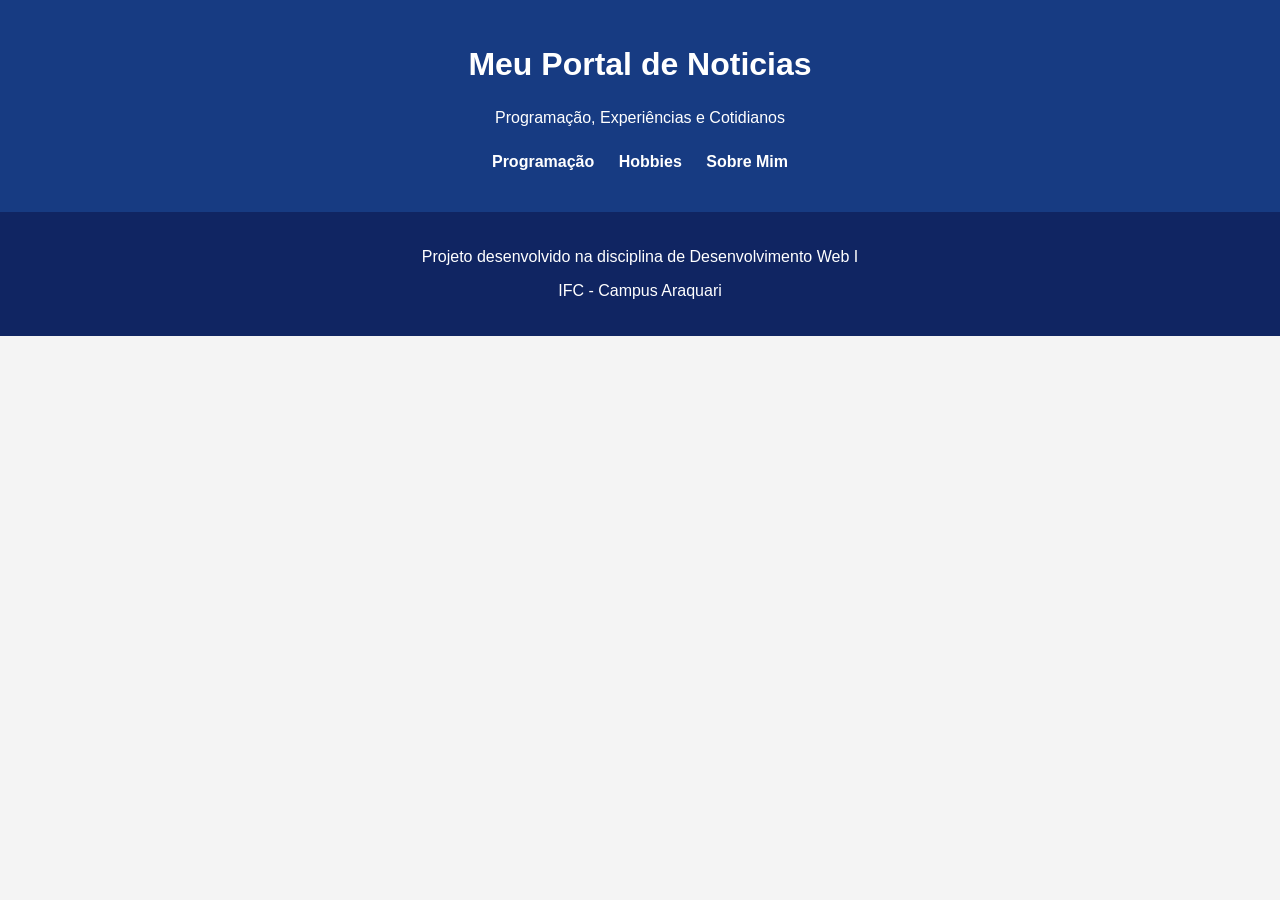
==== hobbies.html @ 7eb80e89 "feat:Adicionando a minha estrutura inicial do meu projeto" ====
<!DOCTYPE html>
<html lang="pt-br">
<head>
    <meta charset="UTF-8">
    <meta name="viewport" content="width=device-width, initial-scale=1.0">
    <title>Hobbies</title>
    <link rel="stylesheet" href="./css/global.css">
</head>
<body>
    <!-- <h1>Bobbies</h1>
    <h1>Sobre meus Hobbies</h1> -->

    <header>
        <h1>Meu Portal de Noticias</h1>
        <p>Programação, Experiências e Cotidianos</p>   
        <nav>
            <ul>
                <li><a href="index.html">Programação</a></li>
                <li><a href="hobbies.html">Hobbies</a></li>
                <li><a href="perfil.html">Sobre Mim</a></li>
            </ul>
        </nav>
    </header>

    <footer>

        <p>Projeto desenvolvido na disciplina de Desenvolvimento Web I</p>
        <p>IFC - Campus Araquari</p>

    </footer>
</body>
</html>
---- css/global.css ----
body {
    margin: 0;
    background-color: #f4f4f4;
    color: #333;
    font-family: Arial, Helvetica, sans-serif;
}

body > header {
    background-color: #173b82;
    color: #fff;
    text-align: center;
    padding: 25px;
}

body > header > h1{
    font-size: 2em;
    margin-bottom: 5px;
}

body > header >p {
    padding: 10px;
}
/*Criando estilo para o menu */

nav > ul {
    padding: 0%;
    list-style: none;

}

nav li {
    display: inline;
    margin: 10px;
}

nav a {
    color: #fff;
    text-decoration: none;
    font-weight: bold;
}

nav a:hover {
    text-decoration: underline;
    color: yellow
}

body > footer {
    background-color: #102562;
    color: #fff;
    padding: 20px;
    text-align: center;
}
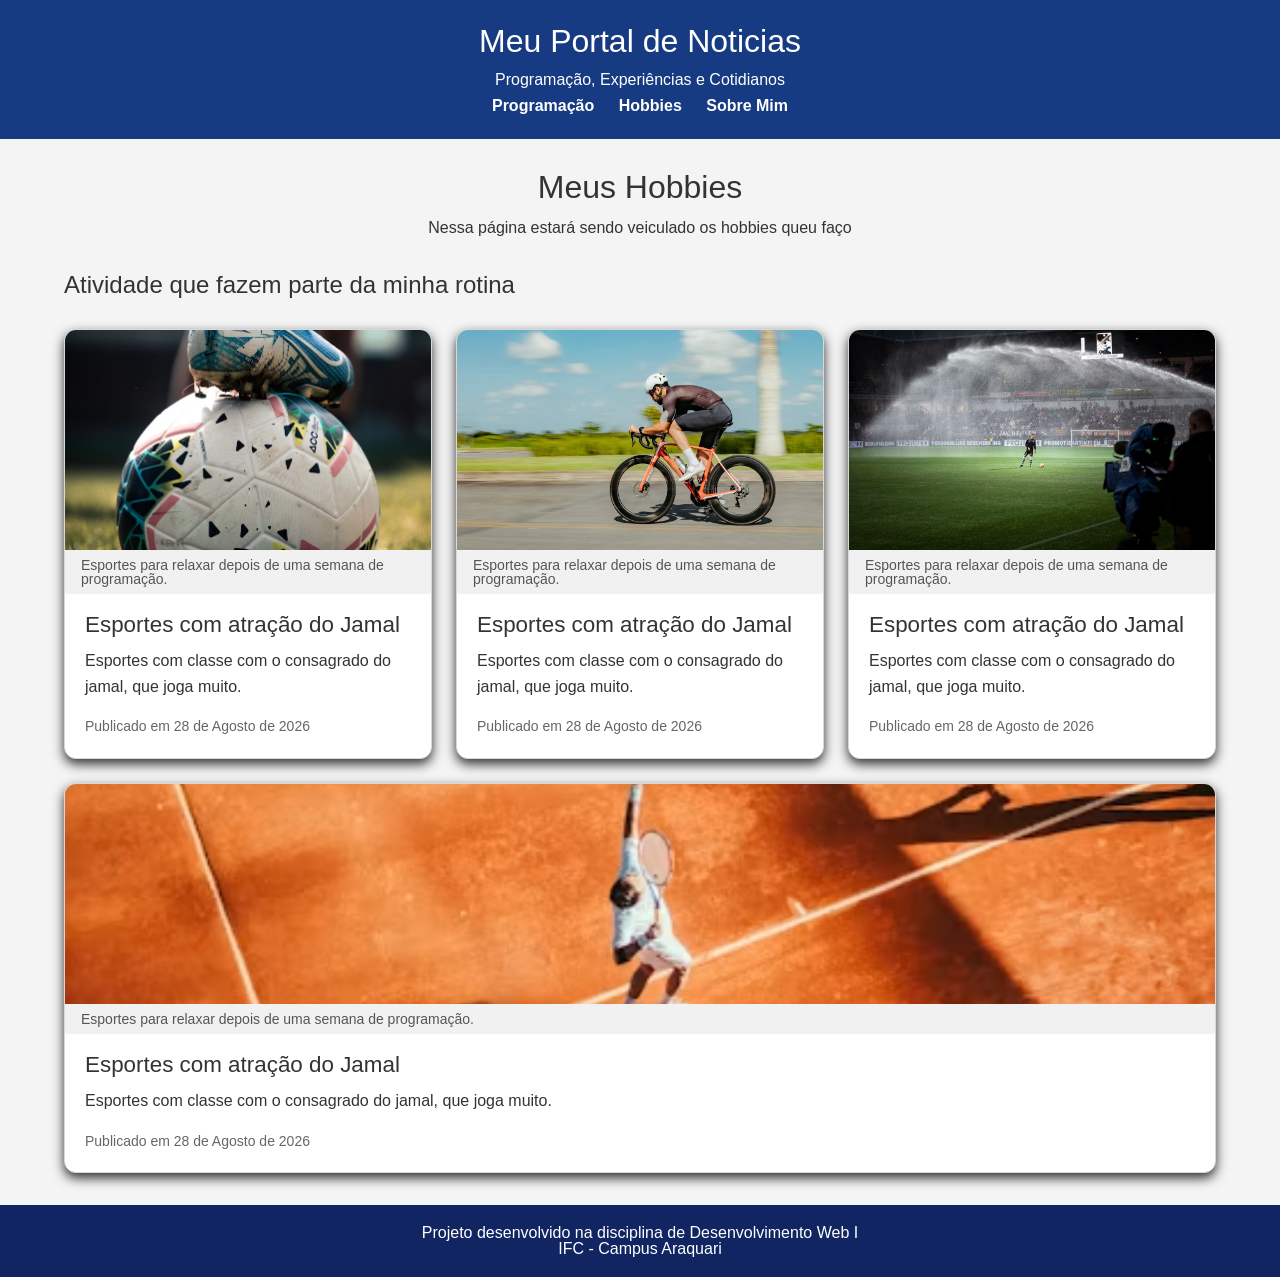
==== commit 01228a9f: "feat: added module hobbies with flexbox" ====
--- a/hobbies.html
+++ b/hobbies.html
@@ -4,7 +4,9 @@
     <meta charset="UTF-8">
     <meta name="viewport" content="width=device-width, initial-scale=1.0">
     <title>Hobbies</title>
+    <link rel="stylesheet" href= ./css/reset.css>
     <link rel="stylesheet" href="./css/global.css">
+    <link rel="stylesheet" href="./css/hobbies.css">
 </head>
 <body>
     <!-- <h1>Bobbies</h1>
@@ -22,6 +24,123 @@
         </nav>
     </header>
 
+    <!--Inicio do conteudo hobbies-->
+    <!--Responsavel por centralizar o conteudo no centro tela-->
+    <main class="container">
+        <section class="introducao-hobbies">
+            <h2>Meus Hobbies</h2>
+            <p>
+                Nessa página estará sendo veiculado os hobbies queu faço
+            </p>
+        </section>
+
+        <section class="galeria-hobbies">
+            <h2 class="titulo-galeria">
+                Atividade que fazem parte da minha rotina
+            </h2>
+            <article class="cartao-hobby">
+
+                <figure>
+                    <img src="./img/hobbies/futebol.avif" 
+                    alt="Esporte"
+                    >
+                    <figcaption>
+                        Esportes para relaxar depois de uma semana de programação.
+                    </figcaption>
+                </figure>
+
+                <div class="conteudo-cartao">
+                    <h3>Esportes com atração do Jamal</h3>
+                    <p>
+                        Esportes com classe com o consagrado do jamal, que joga muito.
+                    </p>
+                    <p class="data-publicacao">
+                        Publicado em 
+                        <time 
+                            datetime="2026-08-28">28 de Agosto de 2026
+                        </time>
+                    </p>
+                </div>
+            </article>
+
+            <article class="cartao-hobby">
+
+                <figure>
+                    <img src="./img/hobbies/bike.avif" 
+                    alt="Esporte"
+                    >
+                    <figcaption>
+                        Esportes para relaxar depois de uma semana de programação.
+                    </figcaption>
+                </figure>
+
+                <div class="conteudo-cartao">
+                    <h3>Esportes com atração do Jamal</h3>
+                    <p>
+                        Esportes com classe com o consagrado do jamal, que joga muito.
+                    </p>
+                    <p class="data-publicacao">
+                        Publicado em 
+                        <time 
+                            datetime="2026-08-28">28 de Agosto de 2026
+                        </time>
+                    </p>
+                </div>
+            </article>
+
+            <article class="cartao-hobby">
+
+                <figure>
+                    <img src="./img/hobbies/campo.avif" 
+                    alt="Esporte"
+                    >
+                    <figcaption>
+                        Esportes para relaxar depois de uma semana de programação.
+                    </figcaption>
+                </figure>
+
+                <div class="conteudo-cartao">
+                    <h3>Esportes com atração do Jamal</h3>
+                    <p>
+                        Esportes com classe com o consagrado do jamal, que joga muito.
+                    </p>
+                    <p class="data-publicacao">
+                        Publicado em 
+                        <time 
+                            datetime="2026-08-28">28 de Agosto de 2026
+                        </time>
+                    </p>
+                </div>
+            </article>
+
+            <article class="cartao-hobby">
+
+                <figure>
+                    <img src="./img/hobbies/tenis.avif" 
+                    alt="Esporte"
+                    >
+                    <figcaption>
+                        Esportes para relaxar depois de uma semana de programação.
+                    </figcaption>
+                </figure>
+
+                <div class="conteudo-cartao">
+                    <h3>Esportes com atração do Jamal</h3>
+                    <p>
+                        Esportes com classe com o consagrado do jamal, que joga muito.
+                    </p>
+                    <p class="data-publicacao">
+                        Publicado em 
+                        <time 
+                            datetime="2026-08-28">28 de Agosto de 2026
+                        </time>
+                    </p>
+                </div>
+            </article>
+        </section>
+    </main>
+
+    <!--Final do conteudo hobbies-->
     <footer>
 
         <p>Projeto desenvolvido na disciplina de Desenvolvimento Web I</p>
--- a/css/hobbies.css
+++ b/css/hobbies.css
@@ -0,0 +1,85 @@
+/**/
+
+* {
+    box-sizing: border-box;
+}
+
+.container {
+    width: 90%; /*Largura da minha janela*/ 
+    max-width: 1200px; /*Máximo de largura que suporta para exibir p conteudo*/
+    margin: 0 auto; /*centralizar o conteudo no meio da página*/
+    padding: 2rem 0; /*margens no interior na pagina*/
+}
+
+.introducao-hobbies {
+    margin-bottom: 2rem; /*margem interior*/
+    text-align: center;
+}
+
+.introducao-hobbies h2 {
+    margin-bottom: .75rem; /*Margem inferior*/
+    font-size: 2rem;
+}
+
+.introducao-hobbies p {
+    max-width:  700px;
+    margin: 0 auto;
+    line-height: 1.6;
+}
+
+/*todo conteudo do meu card*/
+.titulo-galeria {
+    flex-basis: 100%;
+    margin-bottom: .5rem;
+    font-size: 1.5rem;
+}
+
+.galeria-hobbies {
+    display: flex;
+    flex-wrap: wrap;
+    gap: 1.5rem;
+    align-items: stretch;
+}
+
+.cartao-hobby {
+    flex:  1 1 280px;
+    overflow: hidden;
+    border: 1px solid #d8d8d8;
+    border-radius: .75rem;
+    background-color: #fff;
+    box-shadow: 0 5px 12px rgba(0, 0, 0, 0.812);
+}
+
+.cartao-hobby img {
+    display: block;
+    width: 100%;
+    height: 220px;
+    object-fit: cover;
+    
+}
+
+.cartao-hobby figcaption {
+    padding: .5rem 1rem;
+    background-color: #f1f1f1;
+    color: #555;
+    font-size: .875rem;
+}
+
+.conteudo-cartao {
+    padding: 1.25rem;
+}
+
+.conteudo-cartao h3 {
+    margin-bottom: .75rem;
+    font-size: 1.4rem;
+}
+
+.conteudo-cartao p {
+    line-height: 1.6;
+}
+
+.data-publicacao{
+    margin-top: 1rem;
+    color: #666;
+    font-size: .875rem;
+}
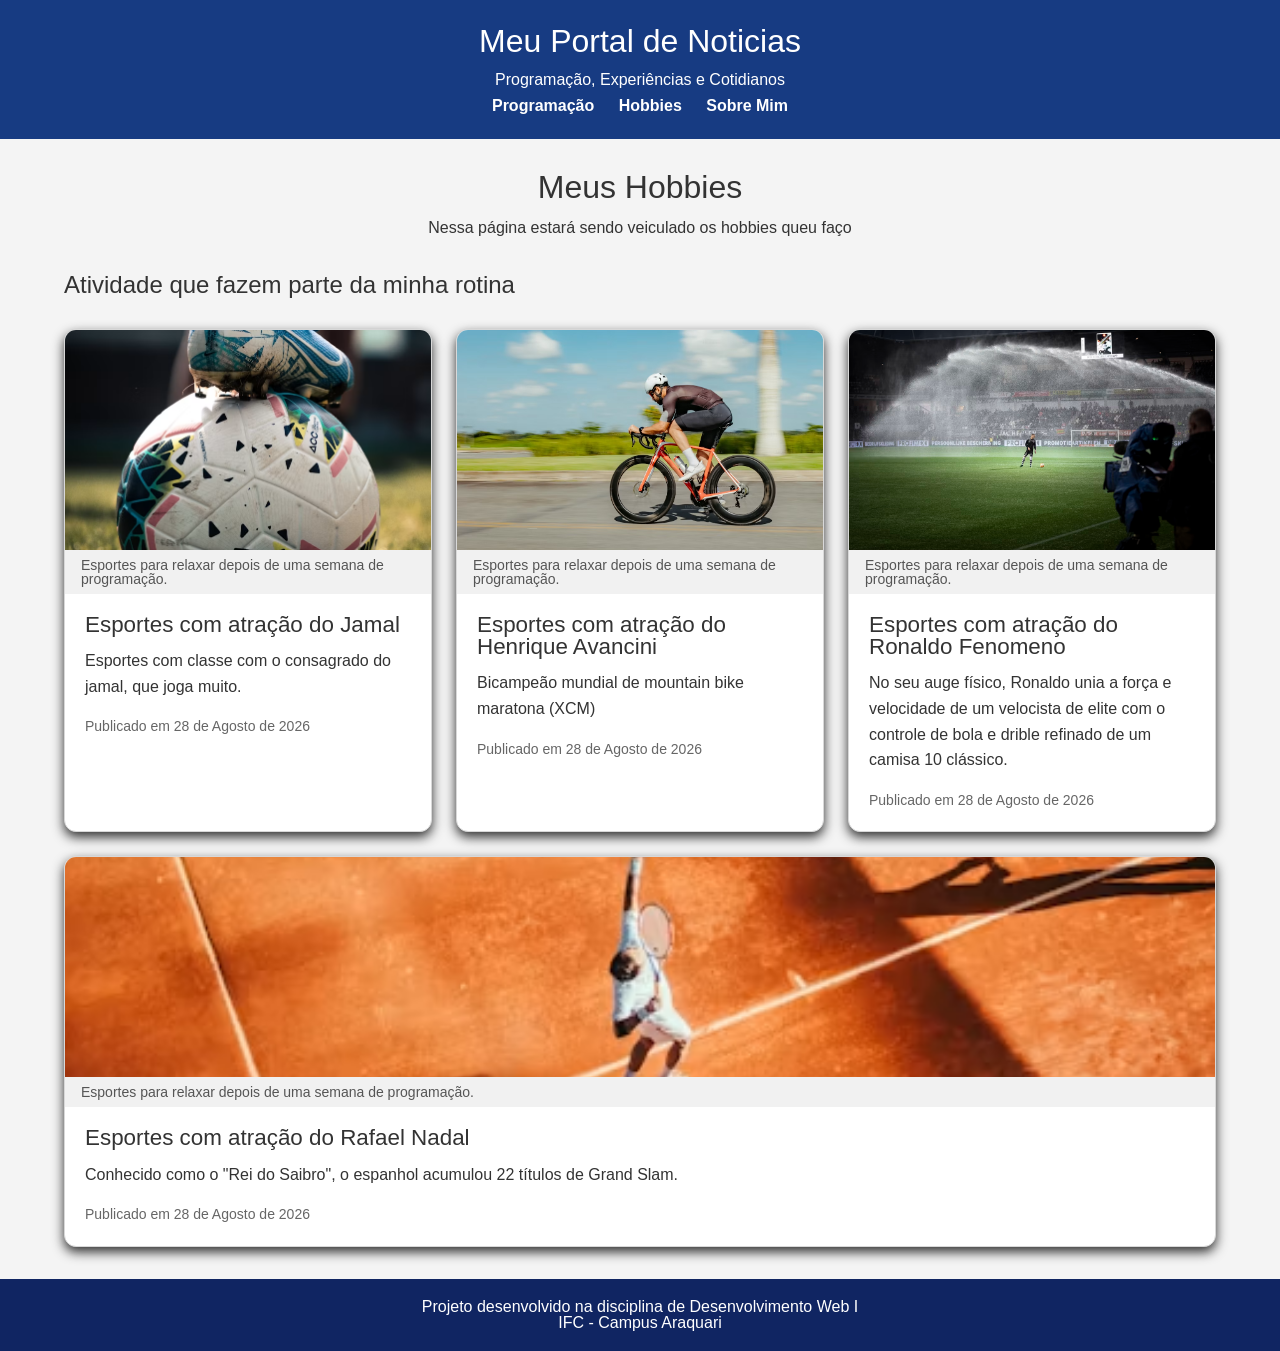
==== commit 71b40f05: "fix: corrige conteúdo das notícias de esportes" ====
--- a/hobbies.html
+++ b/hobbies.html
@@ -23,7 +23,7 @@
             </ul>
         </nav>
     </header>
-
+  
     <!--Inicio do conteudo hobbies-->
     <!--Responsavel por centralizar o conteudo no centro tela-->
     <main class="container">
@@ -75,9 +75,9 @@
                 </figure>
 
                 <div class="conteudo-cartao">
-                    <h3>Esportes com atração do Jamal</h3>
+                    <h3>Esportes com atração do Henrique Avancini</h3>
                     <p>
-                        Esportes com classe com o consagrado do jamal, que joga muito.
+                        Bicampeão mundial de mountain bike maratona (XCM)
                     </p>
                     <p class="data-publicacao">
                         Publicado em 
@@ -100,9 +100,11 @@
                 </figure>
 
                 <div class="conteudo-cartao">
-                    <h3>Esportes com atração do Jamal</h3>
+                    <h3>Esportes com atração do Ronaldo Fenomeno</h3>
                     <p>
-                        Esportes com classe com o consagrado do jamal, que joga muito.
+                         No seu auge físico, Ronaldo unia a força e velocidade 
+                         de um velocista de elite com o controle de bola e drible 
+                         refinado de um camisa 10 clássico.
                     </p>
                     <p class="data-publicacao">
                         Publicado em 
@@ -125,9 +127,9 @@
                 </figure>
 
                 <div class="conteudo-cartao">
-                    <h3>Esportes com atração do Jamal</h3>
+                    <h3>Esportes com atração do Rafael Nadal</h3>
                     <p>
-                        Esportes com classe com o consagrado do jamal, que joga muito.
+                        Conhecido como o "Rei do Saibro", o espanhol acumulou 22 títulos de Grand Slam.
                     </p>
                     <p class="data-publicacao">
                         Publicado em 
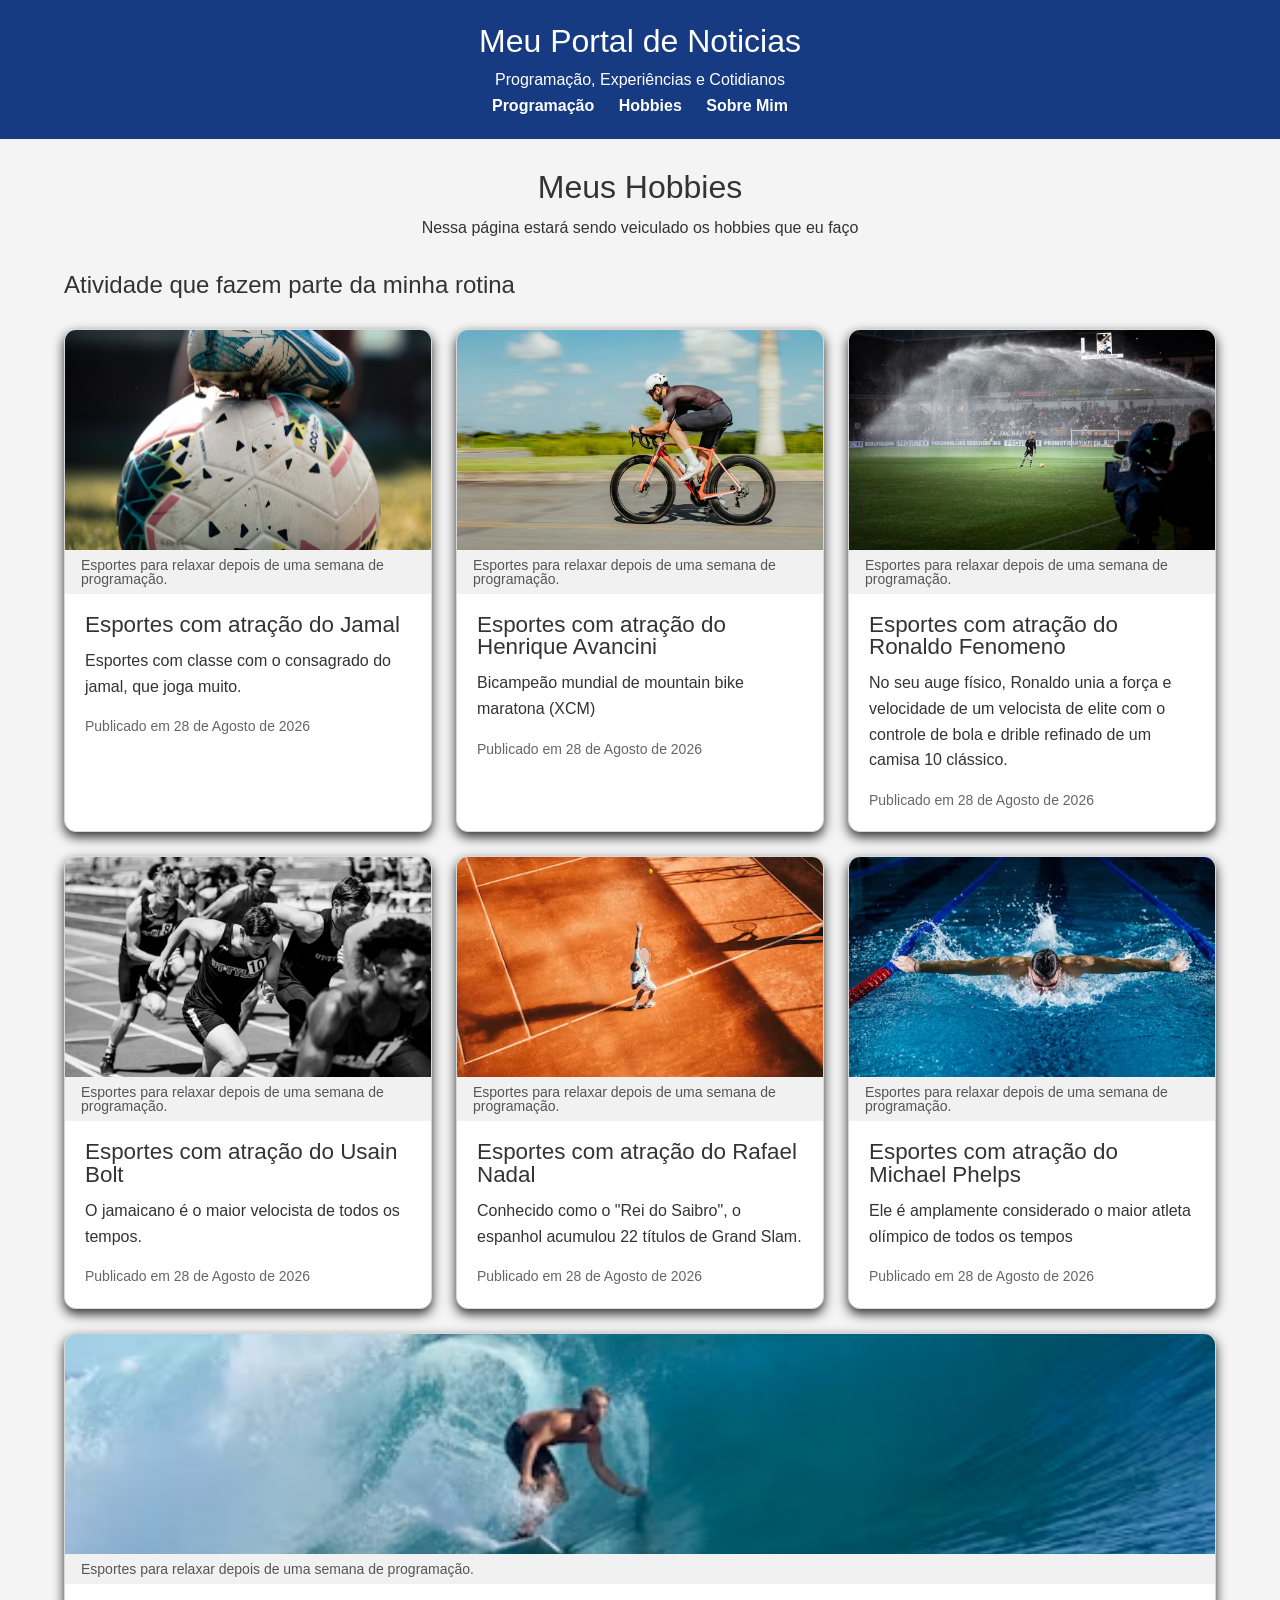
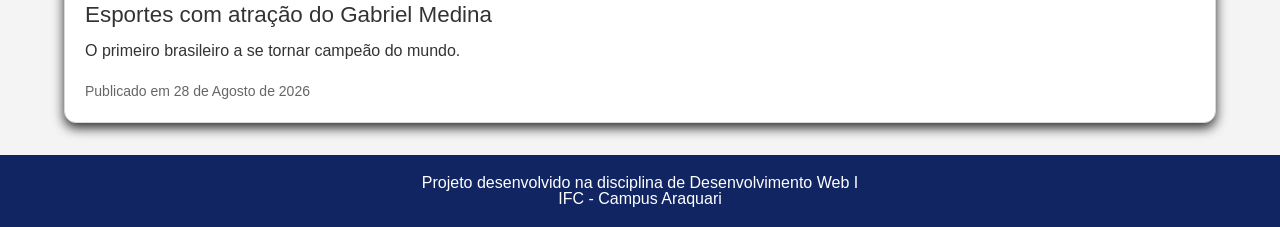
==== commit fa07ad49: "feat: adicionando novos cards de esportes" ====
--- a/hobbies.html
+++ b/hobbies.html
@@ -30,7 +30,7 @@
         <section class="introducao-hobbies">
             <h2>Meus Hobbies</h2>
             <p>
-                Nessa página estará sendo veiculado os hobbies queu faço
+                Nessa página estará sendo veiculado os hobbies que eu faço
             </p>
         </section>
 
@@ -118,6 +118,31 @@
             <article class="cartao-hobby">
 
                 <figure>
+                    <img src="./img/hobbies/corrida.avif" 
+                    alt="Esporte"
+                    >
+                    <figcaption>
+                        Esportes para relaxar depois de uma semana de programação.
+                    </figcaption>
+                </figure>
+
+                <div class="conteudo-cartao">
+                    <h3>Esportes com atração do Usain Bolt</h3>
+                    <p>
+                        O jamaicano é o maior velocista de todos os tempos.
+                    </p>
+                    <p class="data-publicacao">
+                        Publicado em 
+                        <time 
+                            datetime="2026-08-28">28 de Agosto de 2026
+                        </time>
+                    </p>
+                </div>
+            </article>
+
+            <article class="cartao-hobby">
+
+                <figure>
                     <img src="./img/hobbies/tenis.avif" 
                     alt="Esporte"
                     >
@@ -130,6 +155,56 @@
                     <h3>Esportes com atração do Rafael Nadal</h3>
                     <p>
                         Conhecido como o "Rei do Saibro", o espanhol acumulou 22 títulos de Grand Slam.
+                    </p>
+                    <p class="data-publicacao">
+                        Publicado em 
+                        <time 
+                            datetime="2026-08-28">28 de Agosto de 2026
+                        </time>
+                    </p>
+                </div>
+            </article>
+
+            <article class="cartao-hobby">
+
+                <figure>
+                    <img src="./img/hobbies/natacao.avif" 
+                    alt="Esporte"
+                    >
+                    <figcaption>
+                        Esportes para relaxar depois de uma semana de programação.
+                    </figcaption>
+                </figure>
+
+                <div class="conteudo-cartao">
+                    <h3>Esportes com atração do Michael Phelps</h3>
+                    <p>
+                        Ele é amplamente considerado o maior atleta olímpico de todos os tempos
+                    </p>
+                    <p class="data-publicacao">
+                        Publicado em 
+                        <time 
+                            datetime="2026-08-28">28 de Agosto de 2026
+                        </time>
+                    </p>
+                </div>
+            </article>
+
+            <article class="cartao-hobby">
+
+                <figure>
+                    <img src="./img/hobbies/surf.avif" 
+                    alt="Esporte"
+                    >
+                    <figcaption>
+                        Esportes para relaxar depois de uma semana de programação.
+                    </figcaption>
+                </figure>
+
+                <div class="conteudo-cartao">
+                    <h3>Esportes com atração do Gabriel Medina</h3>
+                    <p>
+                        O primeiro brasileiro a se tornar campeão do mundo.
                     </p>
                     <p class="data-publicacao">
                         Publicado em 
